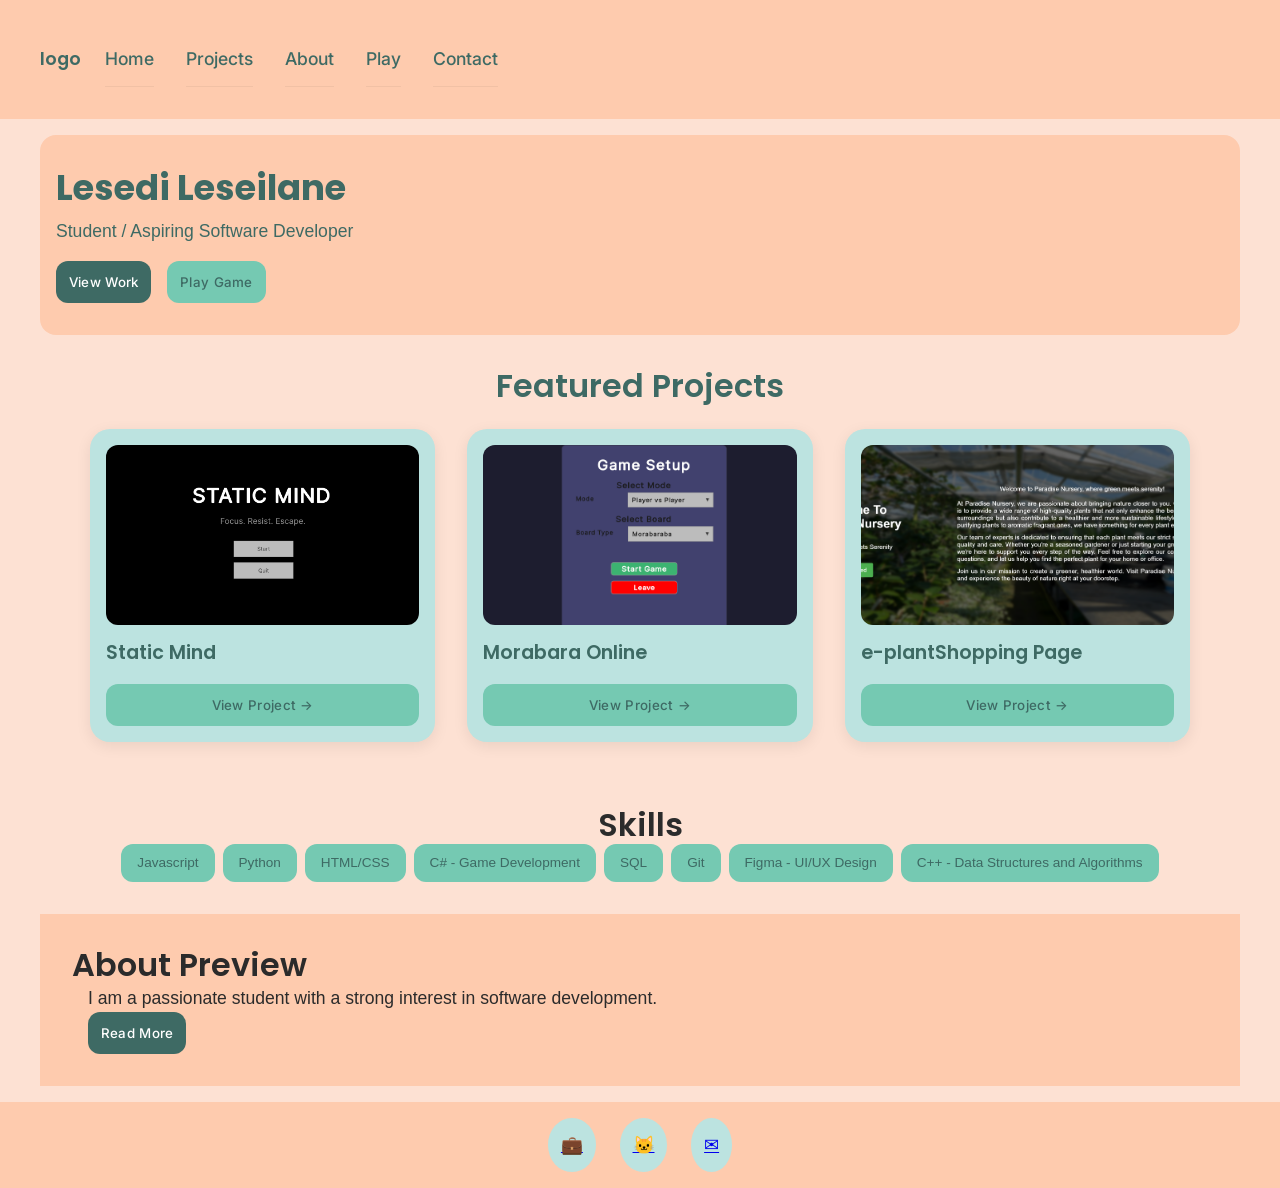
==== index.html @ e1747f1d "fixed images in about html, fixed nav and footer placing  and added projects to homepage" ====
<!DOCTYPE html>
<html lang="en">
<head>
    <meta charset="UTF-8">
    <meta name="viewport" content="width=device-width, initial-scale=1.0">
    <link href="https://fonts.googleapis.com/css2?family=Inter:wght@300;400;500;600&family=Poppins:wght@500;600;700&display=swap" rel="stylesheet">
    <link rel="stylesheet" href="css/style.css">
    <script src="js/home.js" defer></script>
    <title>Lesedi Leseilane | Portfolio</title>
</head>
<body>
    <HEADER class="nav">
            <div class="nav-container">
                <div class="logo">
                    logo
                </div>

                <nav class="nav-links">
                    <a href="index.html">Home</a>
                    <a href="projects.html">Projects</a>
                    <a href="about.html">About</a>
                    <a href="play.html">Play</a>
                    <a href="contact.html">Contact</a>
                </nav>
                <div class="menu-icon">
                    ☰
                </div>
            </div>
    </HEADER>

    <section class="hero">
        <div class="hero-img"> 
            
        </div>
        <h1>Lesedi Leseilane</h1>
        <p>Student / Aspiring Software Developer</p>
        <div class="hero-buttons">
            <button class="btn primary">View Work</button>
            <button class="btn secondary">Play Game</button>
        </div>
    </section>

    <section class="projects">
        <h2>Featured Projects</h2>

        <div class="project-list">
            <div class="project-card">
                <div class="project-img"></div>
                <h3>Static Mind</h3>
                <button class="btn">View</button>
            </div>

            <div class="project-card">
                <div class="project-img"></div>
                <h3>E-Plant Shopping Page</h3>
                <button class="btn">View</button>
            </div>

            <div class="project-card">
                <div class="project-img"></div>
                <h3>Morabaraba</h3>
                <button class="btn">View</button>
            </div>
        </div>
    </section>

    <section class="skills">
        <h2>Skills</h2>
        <div class="skills-list">
            <span>Javascript</span>
            <span>Python</span>
            <span>HTML/CSS</span>
            <span>C# - Game Development</span>
            <span>SQL</span>
            <span>Git</span>
            <span>Figma - UI/UX Design</span>
            <span>C++ - Data Structures and Algorithms</span>
        </div>
    </section>

    <section class="about">
        <h2>About Preview</h2>

        <div class="about-content">
            <div class="about-img">

            </div>

            <div>
                <p>
                    I am a passionate student with a strong interest in software development.
                </p>
                <BUTTON class="btn primary">
                    Read More
                </BUTTON>
            </div>
        </div>
    </section>

    <footer class="footer">
        <div class="icons">
            <span><a href="https://linkedin.com/in/lesedi-leseilane" target="_blank">💼</a></span>
            <span><a href="https://github.com/loml-sedi/" target="_blank">🐱</a></span>
            <span>
                <a 
                href="https://mail.google.com/mail/?view=cm&fs=1&to=lesedi.leseilane6@gmail.com"
                target="_blank"
                rel="noopener noreferrer">
                     ✉
                </a>
             </span>
        </div>
    </footer>
</body>
</html>
---- css/style.css ----
* {
  margin: 0;
  padding: 0;
  box-sizing: border-box;
  font-family: sans-serif;
}

:root {
  --bg-main: #FDE1D3;
  --bg-section: #FECBAE;

  --dark: #3E6A64;
  --mid: #75C9B2;
  --light: #BCE3E0;
  --warm: #EF9F88;
  
  --accent: #00A19C;
  --accent-warm: #F7A990;
  --accent-soft: #F7A499;

  --text-dark: #2b2b2b;
  --text-light: #ffffff;

   --font-heading: 'Poppins', sans-serif;
  --font-body: 'Inter', sans-serif;

  --h1: 2rem;
  --h2: 1.5rem;
  --h3: 1.2rem;
  --body: 1rem;
  --small: 0.9rem;
}

body {
  background: var(--bg-main);
  color: var(--text-dark);
  font-family: var(--font-body);
  font-size: var(--body);
  line-height: 1.6;
}

h1, h2, h3 {
  font-family: var(--font-heading);
  line-height: 1.2;
}

h1 {
  font-size: var(--h1);
  font-weight: 700;
}

h2 {
  font-size: var(--h2);
  font-weight: 600;
}

h3 {
  font-size: var(--h3);
  font-weight: 500;
}

p {
  font-weight: 400;
  color: var(--text-dark);
}

small {
  font-size: var(--small);
  opacity: 0.8;
}

.nav {
  background: var(--bg-section);
  padding: 1rem;
  position: relative;
}

.nav-container {
  display: flex;
  justify-content: space-between;
  align-items: center;
}

.logo {
  font-family: var(--font-heading);
  font-weight: 600;
  color: var(--dark);
}

.nav {
  position: relative; 
  margin-bottom: 1rem;
}

.nav-links {
  display: none;
  flex-direction: column;

  position: absolute;
  top: 100%;
  left: 0;
  width: 100%;

  background: var(--bg-section);
  padding: 1rem 1.5rem;
}

.nav-links--open {
  display: flex;
}

.nav-links a {
  padding: 0.8rem 0;
  text-decoration: none;
  color: var(--dark);
  font-weight: 500;
  border-bottom: 1px solid rgba(0,0,0,0.05);
}

.menu-icon {
  font-size: 1.5rem;
  cursor: pointer;
}

.hero {
  text-align: center;
  padding: 2rem 1rem;
  background: var(--bg-section);
  border-radius: 16px;
}

.hero-image {
  height: 150px;
  background: #ccc;
  margin-bottom: 1rem;
  border-radius: 12px;
}

.hero h1 {
  font-size: 2rem;
  margin-bottom: 0.5rem;
  color: var(--dark);
  font-size: 2.2rem;
}

.hero p {
  margin-bottom: 1rem;
  color: var(--dark);
  font-size: 1.1rem;
}

.hero-buttons {
  display: flex;
  flex-direction: column;
  gap: 1rem;
}

.btn {
  padding: 0.8rem;
  border-radius: 12px;
  border: none;
  cursor: pointer;
  font-weight: 500;
  transition: 0.2s ease;
  font-family: var(--font-body);
  font-weight: 500;
  letter-spacing: 0.3px;
}

.primary {
  background: var(--dark);
  color: var(--text-light);
}

.primary:hover {
  background: var(--accent);
}

.secondary {
  background: var(--mid);
  color: var(--dark);
}

.secondary:hover {
  background: var(--light);
}

.projects {
  padding: 2rem 1rem;
  background: var(--bg-main);
}

.project-list {
  display: flex;
  flex-direction: column;
  gap: 1.5rem;
}

.projects h2 {
  text-align: center;
  margin-bottom: 1.5rem;
  color: var(--dark);
}

.project-list {
  display: grid;
  grid-template-columns: 1fr;
  gap: 1.5rem;
  max-width: 1200px;
  margin: 0 auto;
}

.project-card {
  background: var(--light);
  border-radius: 16px;
  padding: 1rem;
  transition: transform 0.3s ease, box-shadow 0.3s ease;
  box-shadow: 0 2px 8px rgba(0, 0, 0, 0.05);
}

.project-card:hover {
  transform: translateY(-5px);
  box-shadow: 0 8px 20px rgba(0, 0, 0, 0.1);
}

.project-img {
  height: 180px;
  overflow: hidden;
  border-radius: 12px;
  margin-bottom: 1rem;
}

.project-img img {
  width: 100%;
  height: 100%;
  object-fit: cover;
  display: block;
}

.project-card h3 {
  color: var(--dark);
  font-weight: 600;
  margin-bottom: 0.75rem;
  font-size: 1.2rem;
}

.project-card .btn {
  width: 100%;
  margin-top: 0.5rem;
}

.skills {
  padding: 2rem 1rem;
  text-align: center;
  background: var(--bg-main)
}

.skills-list {
  display: flex;
  flex-wrap: wrap;
  gap: 0.5rem;
  justify-content: center;
  font-size: 0.85rem;
  font-weight: 500;
  
}

.skills-list span {
  background: var(--mid);
  color: var(--dark);
  padding: 0.5rem 1rem;
  border-radius: 12px;
}

.about {
  padding: 2rem;
  background: var(--bg-section);
}

.about-content {
  display: flex;
  flex-direction: column;
  gap: 1rem;
}

.about-image {
  height: 120px;
  background: var(--warm);
  border-radius: 50%;
}

.footer {
  padding: 1rem;
  text-align: center;
  background: var(--bg-section);
  margin-top: 1rem;
}

.icons {
  display: flex;
  justify-content: center;
  gap: 1.5rem;
}

.icons span {
  background: var(--light);
  padding: 0.8rem;
  border-radius: 50%;
}

.page-title{
  text-align: center;
  padding: 2rem 1rem;
}


.about-intro{
  background: var(--bg-section);
  padding: 1.5rem;
  margin: 1rem;
  border-radius: 16px;

  display:flex;
  flex-direction: column;
  gap: 1rem;
}

..about-intro-image {
  height: 200px;
  border-radius: 16px;
  overflow: hidden;
}

.about-intro-image img {
  width: 100%;
  height: 100%;
  object-fit: cover;
  object-position: center;
  display: block;
}

.about-intro-text p {
  margin-bottom: 1rem;
}

.about-skills{
  padding: 2rem 1rem;;
}

.accordion-item {
  margin-bottom: 1rem;
}

.accordion-header{
  width:100%;
  padding: 1rem;
  border: none;
  background: var(--mid);
  color: var(--dark);
  font-family: var(--font-heading);
  text-align: left;
  border-radius: 10px;
  cursor: pointer;
}

.accordion-content {
  background: var(--light);
  padding: 1rem;
  border-radius: 10px;
  margin-top: 0.5rem;
  display: none;
}

.journey {
  padding: 2rem 1rem;
}

.timeline{
  border-left: 3px solid var(--mid);
  padding: 1rem;
}

.timeline-item {
  position: relative;
  margin-bottom: 2rem;
}

.dot{
  width: 12px;
  height: 12px;
  background: var(--accent);
  border-radius: 50%;
  position: absolute;
  left: -12px;
  top: 10px;
}

.about-cta{
  text-align: center;
  padding: 2rem 1rem;
}

.input-error {
    border: 2px solid #d62828;
}

.input-success {
    border: 2px solid var(--accent);
}

#successMessage {
    text-align: center;
    margin-top: 1rem;
    font-weight: 600;
    color: var(--dark);
}

.page-title {
  text-align: center;
  padding: 2rem 1rem;
}

.page-title p {
  max-width: 400px;
  margin: 0 auto;
}

.contact {
  display: flex;
  flex-direction: column;
  gap: 2rem;
  padding: 1rem;
}

.contact-info {
  background: var(--bg-section);
  padding: 1.5rem;
  border-radius: 16px;
  text-align: center;
}

.contact-image {
  height: 180px;
  background: var(--warm);
  border-radius: 16px;
  margin-bottom: 1rem;
}

.contact-links {
  margin-top: 1rem;
  display: flex;
  flex-direction: column;
  gap: 0.5rem;
}

.contact-form {
  background: var(--light);
  padding: 1.5rem;
  border-radius: 16px;
}

.form-group {
  display: flex;
  flex-direction: column;
  margin-bottom: 1rem;
}

label {
  font-weight: 500;
  margin-bottom: 0.3rem;
}

input, textarea {
  padding: 0.7rem;
  border: 1px solid #ccc;
  border-radius: 10px;
  font-family: var(--font-body);
  transition: border-color 0.2s ease;
}

input:focus, textarea:focus {
  outline: none;
  border: 1px solid var(--accent);
}

.error {
  font-size: 0.8rem;
  color: red;
  display: none;
}

input, textarea {
  transition: 0.2s ease;
}

input:hover, textarea:hover {
  border-color: var(--mid);
}

button {
  margin-top: 0.5r
}

.game {
  padding: 1rem;
  display: flex;
  flex-direction: column;
  gap: 1rem;
}

.game-ui {
  background : var(--bg-section);
  padding: 1rem;
  border-radius: 16px;

  display: flex;
  justify-content: space-between;
  align-items: center;
  gap: 1rem;
}

.score-box, .timer-box {
 font-family: var(--font-heading);
 font-size: 1rem;
}

.score-box p, .timer-box p {
  font-weight: 600;
  font-size: 1.5rem;
}

.game-area {
  height: 300px;
  background: var(--light);
  border-radius: 16px;
  display: flex;
  justify-content: center;
  align-items: center;
  position: relative;
  overflow: hidden;
}

.game-placeholder {
  opacity: 0.6;
}

.game-status {
  text-align: center;
  font-family: var(--font-body);
  font-size: 0.9rem;
}

#startBtn {
  background: var(--accent);
  color: var(--text-light);
  border: none;
  padding: 0.8rem 1rem;
  border-radius: 12px;
  cursor: pointer;
}

#startBtn:hover {
  background: var(--dark);
}

.filter-section {
  padding: 1rem 1rem 0 1rem;
  max-width: 1200px;
  margin: 0 auto;
}

.filter-buttons {
  display: flex;
  flex-wrap: wrap;
  gap: 0.75rem;
  justify-content: center;
}

.filter-btn {
  padding: 0.6rem 1.5rem;
  border-radius: 40px;
  border: none;
  background: var(--light);
  color: var(--dark);
  font-family: var(--font-body);
  font-weight: 500;
  cursor: pointer;
  transition: all 0.3s ease;
  font-size: 0.9rem;
}

.filter-btn:hover {
  background: var(--mid);
  transform: translateY(-2px);
}

.filter-btn.active {
  background: var(--dark);
  color:var(--text-light);
}

.projects-grid-section{
  padding: 2rem 1rem;
  max-width: 1200px;
  margin: 0 auto;
}

.projects-grid {
  display: grid;
  grid-template-columns: 1fr;
  gap: 2rem;
}

.project-card {
  background: var(--light);
  border-radius: 20px;
  overflow: hidden;
  cursor: pointer;
  transition: transform 0.3s ease, box-shadow 0.3s ease;
  box-shadow: 0 4px 15px rgba(0, 0, 0, 0.08);
}

.project-card:hover {
  transform: translateY(-8px);
  box-shadow: 0 12px 30px rgba(0, 0, 0, 0.12);
}

.project-card-image {
  width:100%;
  height:220px;
  object-fit: cover;
  display: block;
}

.project-card-content {
  padding: 1.5rem;
}

.project-card-title {
  font-size: 1.3rem;
  font-weight: 600;
  color: var(--dark);
  margin-bottom: 0.5rem;
}

.project-card-category {
  display: inline-block;
  padding: 0.25rem 0.75rem;
  background: var(--light);
  border-radius: 20px;
  font-size: 0.75rem;
  font-weight: 500;
  color: var(--dark);
  margin-bottom: 0.75rem;
}

.project-card-description {
  font-size: 0.9rem;
  color: var(--text-dark);
  margin-bottom: 1rem;
  line-height: 1.5;
}

.project-card-tags {
  display: flex;
  flex-wrap: wrap;
  gap: 0.5rem;
  margin-bottom: 1rem;
}

.project-tag {
  padding: 0.25rem 0.75rem;
  background: var(--bg-section);
  border-radius: 15px;
  font-size: 0.7rem;
  font-weight: 500;
  color: var(--dark);
}

.project-card-btn {
  width: 100%;
  padding: 0.75rem;
  background: var(--dark);
  color: var(--text-light);
  border: none;
  border-radius: 12px;
  font-family: var(--font-body);
  font-weight: 500;
  cursor: pointer;
  transition: background 0.3s ease;
}

.project-card-btn:hover {
  background: var(--accent);
}

.loading-spinner {
  text-align: center;
  padding: 3rem;
  color: var(--dark);
  font-family: var(--font-body);
}

.pagination-section {
  padding: 1rem 1rem 3rem 1rem;
  max-width: 1200px;
  margin: 0 auto;
}

.pagination {
  display: flex;
  justify-content: center;
  align-items: center;
  gap: 1rem;
  flex-wrap: wrap;
}

.page-btn {
  padding: 0.6rem 1.2rem;
  background: var(--dark);
  color: var(--text-light);
  border: none;
  border-radius: 30px;
  font-family: var(--font-body);
  font-weight: 500;
  cursor: pointer;
  transition: background 0.3s ease;
}

.page-btn:hover:not(:disabled) {
  background: var(--accent);
}

.page-btn:disabled {
  background: var(--light);
  cursor: not-allowed;
  color: var(--text-dark);
  opacity: 0.5;
}

.page-info {
  font-family: var(--font-body);
  color: var(--dark);
  font-weight: 500;
}

.project-modal {
  position: fixed;
  top: 0;
  left: 0;
  width: 100%;
  height: 100%;
  z-index: 2000;
  display: flex;
  align-items: center;
  justify-content: center;
}

.modal-overlay {
  position: absolute;
  top: 0;
  left: 0;
  width: 100%;
  height: 100%;
  background: rgba(0, 0, 0, 0.85);
  backdrop-filter: blur(5px);
}

.modal-content {
  position: relative;
  max-width: 900px;
  width: 90%;
  max-height: 85vh;
  background: white;
  border-radius: 24px;
  overflow-y: auto;
  animation: modalIn 0.3s ease;
  z-index: 2001;
}

@keyframes modalIn {
  from {
    opacity: 0;
    transform: scale(0.9);
  }
  to {
    opacity: 1;
    transform: scale(1);
  }
}

.modal-close {
  position: absolute;
  top: 15px;
  right: 20px;
  background: var(--dark);
  color: var(--text-light);
  border: none;
  width: 35px;
  height: 35px;
  border-radius: 50%;
  font-size: 1.5rem;
  cursor: pointer;
  display: flex;
  align-items: center;
  justify-content: center;
  transition: background 0.3s ease;
  z-index: 2002;
}

.modal-close:hover {
  background: var(--accent);
}

.modal-image {
  width: 100%;
  max-height: 300px;
  overflow: hidden;
}

.modal-image img {
  width: 100%;
  height: 100%;
  object-fit: contain;
  object-position: center;
}

.modal-info {
  padding: 2rem;
}

.modal-info h2 {
  color: var(--dark);
  margin-bottom: 0.5rem;
}

.modal-meta {
  display: flex;
  gap: 1rem;
  margin-bottom: 1rem;
}

.modal-category {
  display: inline-block;
  padding: 0.25rem 0.75rem;
  background: var(--light);
  border-radius: 20px;
  font-size: 0.8rem;
  font-weight: 500;
  color: var(--dark);
}

.modal-year {
  display: inline-block;
  padding: 0.25rem 0.75rem;
  background: var(--bg-section);
  border-radius: 20px;
  font-size: 0.8rem;
  font-weight: 500;
  color: var(--dark);
}

.modal-description {
  font-size: 1rem;
  line-height: 1.6;
  margin-bottom: 1.5rem;
  color: var(--text-dark);
}

.modal-tags {
  display: flex;
  flex-wrap: wrap;
  gap: 0.5rem;
  margin-bottom: 1.5rem;
}

.modal-actions {
  display: flex;
  gap: 1rem;
}

.modal-actions .btn {
  flex: 1;
  text-align: center;
  text-decoration: none;
  display: inline-block;
}

.modal-section {
  margin-bottom: 1.5rem;
}

.modal-section h3 {
  font-size: 1rem;
  margin-bottom: 0.5rem;
  color: var(--dark);
}

.modal-section p {
  margin-bottom: 0.25rem;
  color:var(--text-dark);
}

.no-projects {
  text-align: center;
  padding: 3rem;
  background: var(--bg-section);
  border-radius: 20px;
}

.no-projects p {
  margin-bottom: 1rem;
  font-size: 1.1rem;
}

@media (min-width: 768px) {

    :root {
    --h1: 2.5rem;
    --h2: 1.8rem;
    --h3: 1.3rem;
    --body: 1.05rem;
  }

   .nav-links {
    display: flex;
    gap: 1.5rem;
    display: flex !important;
    position: static;
    flex-direction: row;
  }

  .nav-links a {
    text-decoration: none;
    font-family: var(--font-body);
    font-weight: 500;
    color: var(--dark);
    position: relative;
  }

  .nav-links a::after {
  content: "";
  position: absolute;
  left: 0;
  bottom: -4px;
  width: 0%;
  height: 2px;
  background: var(--accent);
  transition: 0.3s;
}

.nav-links a:hover::after {
  width: 100%;
}

  .menu-icon {
    display: none;
  }

  .hero-buttons {
    flex-direction: row;
    justify-content: center;
  }

  .project-list {
    flex-direction: row;
    flex-wrap: wrap;
    justify-content: center;
  }

  .about-content {
    flex-direction: row;
    align-items: center;
  }

  .about-intro {
    flex-direction: row;
    align-items: center;
  }

  .about-intro-image {
    width: 40%;
    height: 250px;
  }

  .about-intro-text {
    width: 60%;
  }

  .contact {
    flex-direction: row;
    align-items: flex-start;
  }

  .contact-info {
    width: 40%;
  }

  .contact-form {
    width: 60%;
  }

  .game {
    max-width: 900px;
    margin: auto;
  }

  .game-area {
    height: 400px;
  }

  .project-list {
    display: grid;
    grid-template-columns: repeat(2, minmax(280px, 1fr));
    gap: 1.5rem;
    max-width: 800px;
    margin: 0 auto;
  }

  .projects-grid {
    grid-template-columns: repeat(2, minmax(300px, 1fr));
    gap: 1.8rem;
    max-width: 900px;
    margin: 0 auto;
  }
  
  .project-card-image {
    height: 200px;
  }
  
  .project-card-content {
    padding: 1.2rem;
  }
  
  .project-card-title {
    font-size: 1.2rem;
  }
  
  .filter-buttons {
    gap: 1rem;
  }
  
  .filter-btn {
    padding: 0.7rem 2rem;
    font-size: 1rem;
  }
  
  .modal-content {
    width: 85%;
  }

}

@media (min-width: 1024px) {

    :root {
    --h1: 3rem;
    --h2: 2rem;
    --h3: 1.4rem;
    --body: 1.1rem;
  }

   .nav-container {
    max-width: 1200px;
    margin: auto;
  }

  .nav-links {
    gap: 2rem;
  }

  .nav-links a:hover {
    color: var(--accent);
  }

  .hero h1 {
    max-width: 500px;
  }

  .nav-container {
    max-width: 1200px;
    margin: auto;
  }

  .hero {
    max-width: 1200px;
    margin: auto;
    text-align: left;
  }

  .hero-buttons {
    justify-content: flex-start;
  }

  .projects, .skills, .about {
    max-width: 1200px;
    margin: auto;
  }

  .about-intro,
  .about-skills,
  .journey,
  .about-cta {
    max-width: 1100px;
    margin: auto;
  }

    .contact {
    max-width: 1100px;
    margin: auto;
  }

  .game {
    max-width: 1100px;
  }

  .game-ui {
    justify-content: space-around;
  }

  .game-area {
    height: 500px;
  }

  .project-list {
    display: grid;
    grid-template-columns: repeat(3, minmax(300px, 1fr));
    gap: 2rem;
    max-width: 1100px;
    margin: 0 auto;
  }

  .projects-grid-section {
    padding: 2rem 2rem;
  }
  
  .projects-grid {
    grid-template-columns: repeat(3, minmax(320px, 380px));
    gap: 2rem;
    justify-content: center;
  }
  
  .project-card-image {
    height: 240px;
  }
  
  .project-card-content {
    padding: 1.5rem;
  }
  
  .project-card-title {
    font-size: 1.35rem;
  }
  
  .project-card-description {
    font-size: 0.95rem;
  }
  
  .filter-section {
    padding: 2rem 1rem 0 1rem;
  }

}
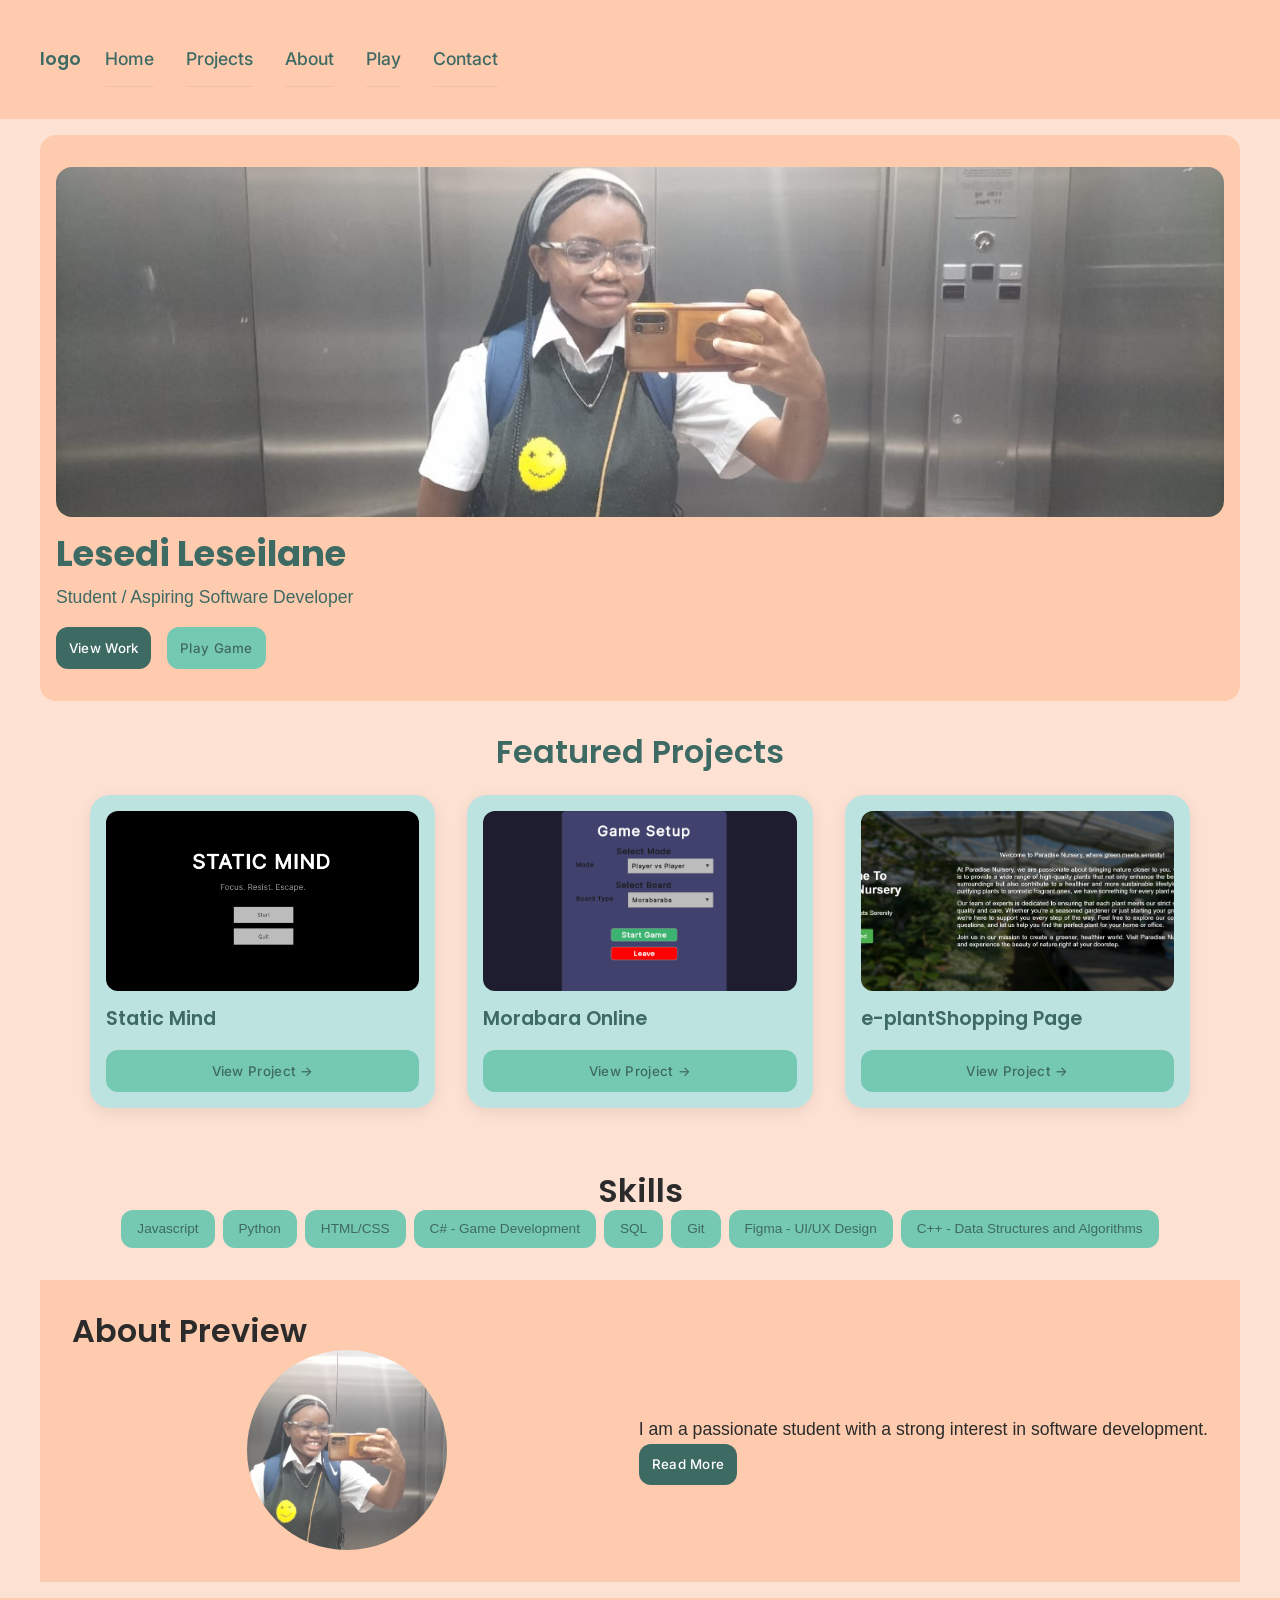
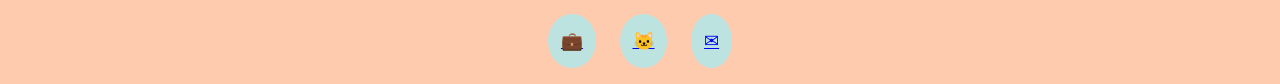
==== commit ec2d48a8: "fixed styling, added images, added skills" ====
--- a/index.html
+++ b/index.html
@@ -29,8 +29,8 @@
     </HEADER>
 
     <section class="hero">
-        <div class="hero-img"> 
-            
+        <div class="hero-image"> 
+            <img src="images/about-me.jpeg" alt="Hero image">
         </div>
         <h1>Lesedi Leseilane</h1>
         <p>Student / Aspiring Software Developer</p>
@@ -82,8 +82,8 @@
         <h2>About Preview</h2>
 
         <div class="about-content">
-            <div class="about-img">
-
+            <div class="about-image">
+                <img src="images/me.jpeg" alt="about image">
             </div>
 
             <div>
--- a/css/style.css
+++ b/css/style.css
@@ -130,10 +130,18 @@
 }
 
 .hero-image {
-  height: 150px;
-  background: #ccc;
+  height: 200px;
   margin-bottom: 1rem;
   border-radius: 12px;
+  overflow: hidden;
+}
+
+.hero-image img {
+  width: 100%;
+  height: 100%;
+  object-fit: cover;
+  object-position: center top;
+  display: block;
 }
 
 .hero h1 {
@@ -282,11 +290,21 @@
   flex-direction: column;
   gap: 1rem;
 }
-
 .about-image {
+  width: 120px;
   height: 120px;
+  border-radius: 50%;
+  overflow: hidden;
   background: var(--warm);
-  border-radius: 50%;
+  margin: 0 auto;
+}
+
+.about-image img {
+  width: 100%;
+  height: 100%;
+  object-fit: cover;
+  object-position: center;
+  display: block;
 }
 
 .footer {
@@ -325,7 +343,7 @@
   gap: 1rem;
 }
 
-..about-intro-image {
+.about-intro-image {
   height: 200px;
   border-radius: 16px;
   overflow: hidden;
@@ -962,10 +980,19 @@
     justify-content: center;
   }
 
+  .hero-image {
+    height: 250px;
+  }
+
   .project-list {
     flex-direction: row;
     flex-wrap: wrap;
     justify-content: center;
+  }
+
+   .about-image {
+    width: 160px;
+    height: 160px;
   }
 
   .about-content {
@@ -1049,6 +1076,10 @@
     width: 85%;
   }
 
+  .modal-image {
+    max-height: 350px;
+  }
+
 }
 
 @media (min-width: 1024px) {
@@ -1092,10 +1123,21 @@
     justify-content: flex-start;
   }
 
+  .hero-image {
+    height: 350px;
+    border-radius: 16px;
+  }
+
   .projects, .skills, .about {
     max-width: 1200px;
     margin: auto;
   }
+
+  .about-image {
+    width: 200px;
+    height: 200px;
+  }
+
 
   .about-intro,
   .about-skills,
@@ -1105,6 +1147,10 @@
     margin: auto;
   }
 
+  .about-intro-image {
+    height: 350px;
+  }
+
     .contact {
     max-width: 1100px;
     margin: auto;
@@ -1160,4 +1206,8 @@
     padding: 2rem 1rem 0 1rem;
   }
 
+  .modal-image {
+    max-height: 420px;
+  }
+
 }
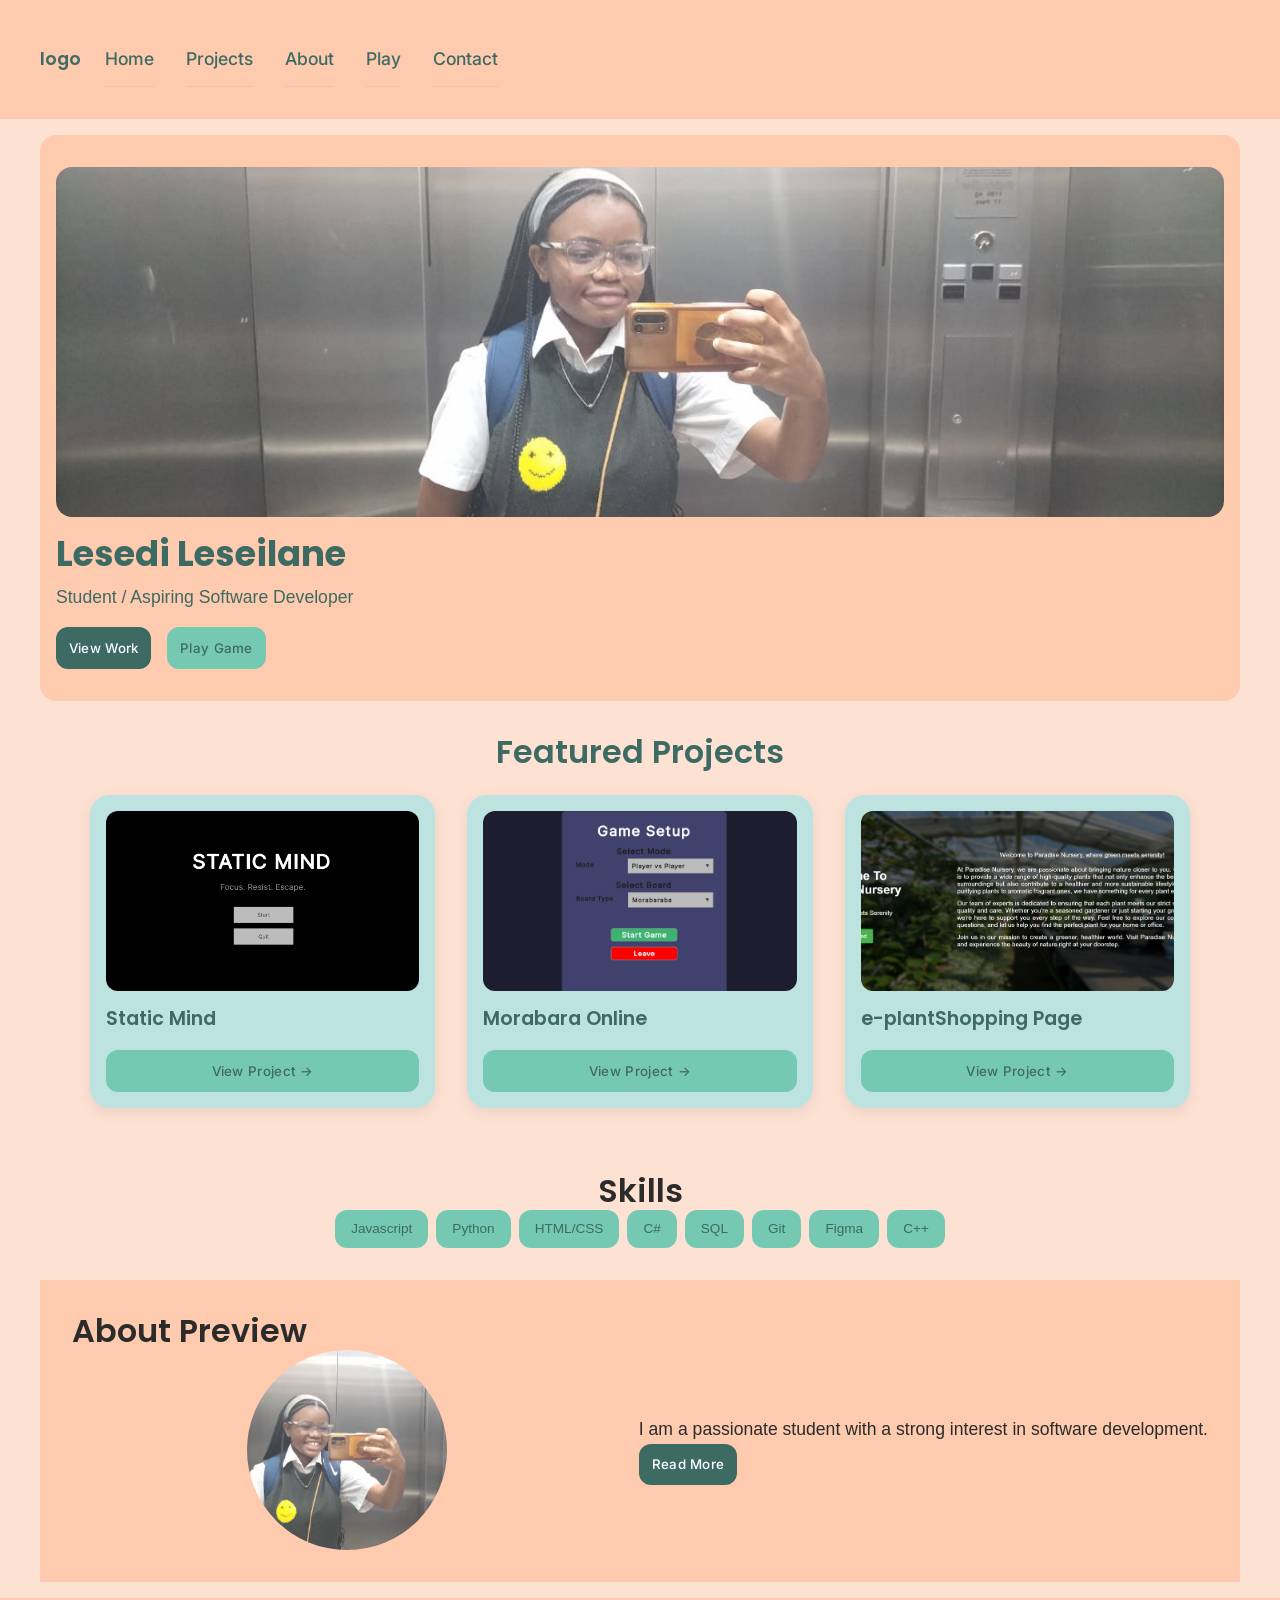
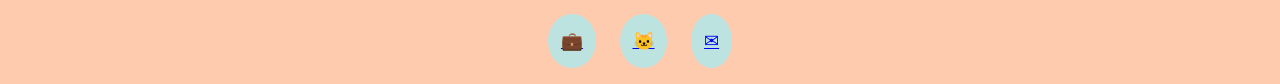
==== commit 942d743a: "added movement from homepage to aboutpage, added skills" ====
--- a/index.html
+++ b/index.html
@@ -70,11 +70,11 @@
             <span>Javascript</span>
             <span>Python</span>
             <span>HTML/CSS</span>
-            <span>C# - Game Development</span>
+            <span>C#</span>
             <span>SQL</span>
             <span>Git</span>
-            <span>Figma - UI/UX Design</span>
-            <span>C++ - Data Structures and Algorithms</span>
+            <span>Figma</span>
+            <span>C++</span>
         </div>
     </section>
 
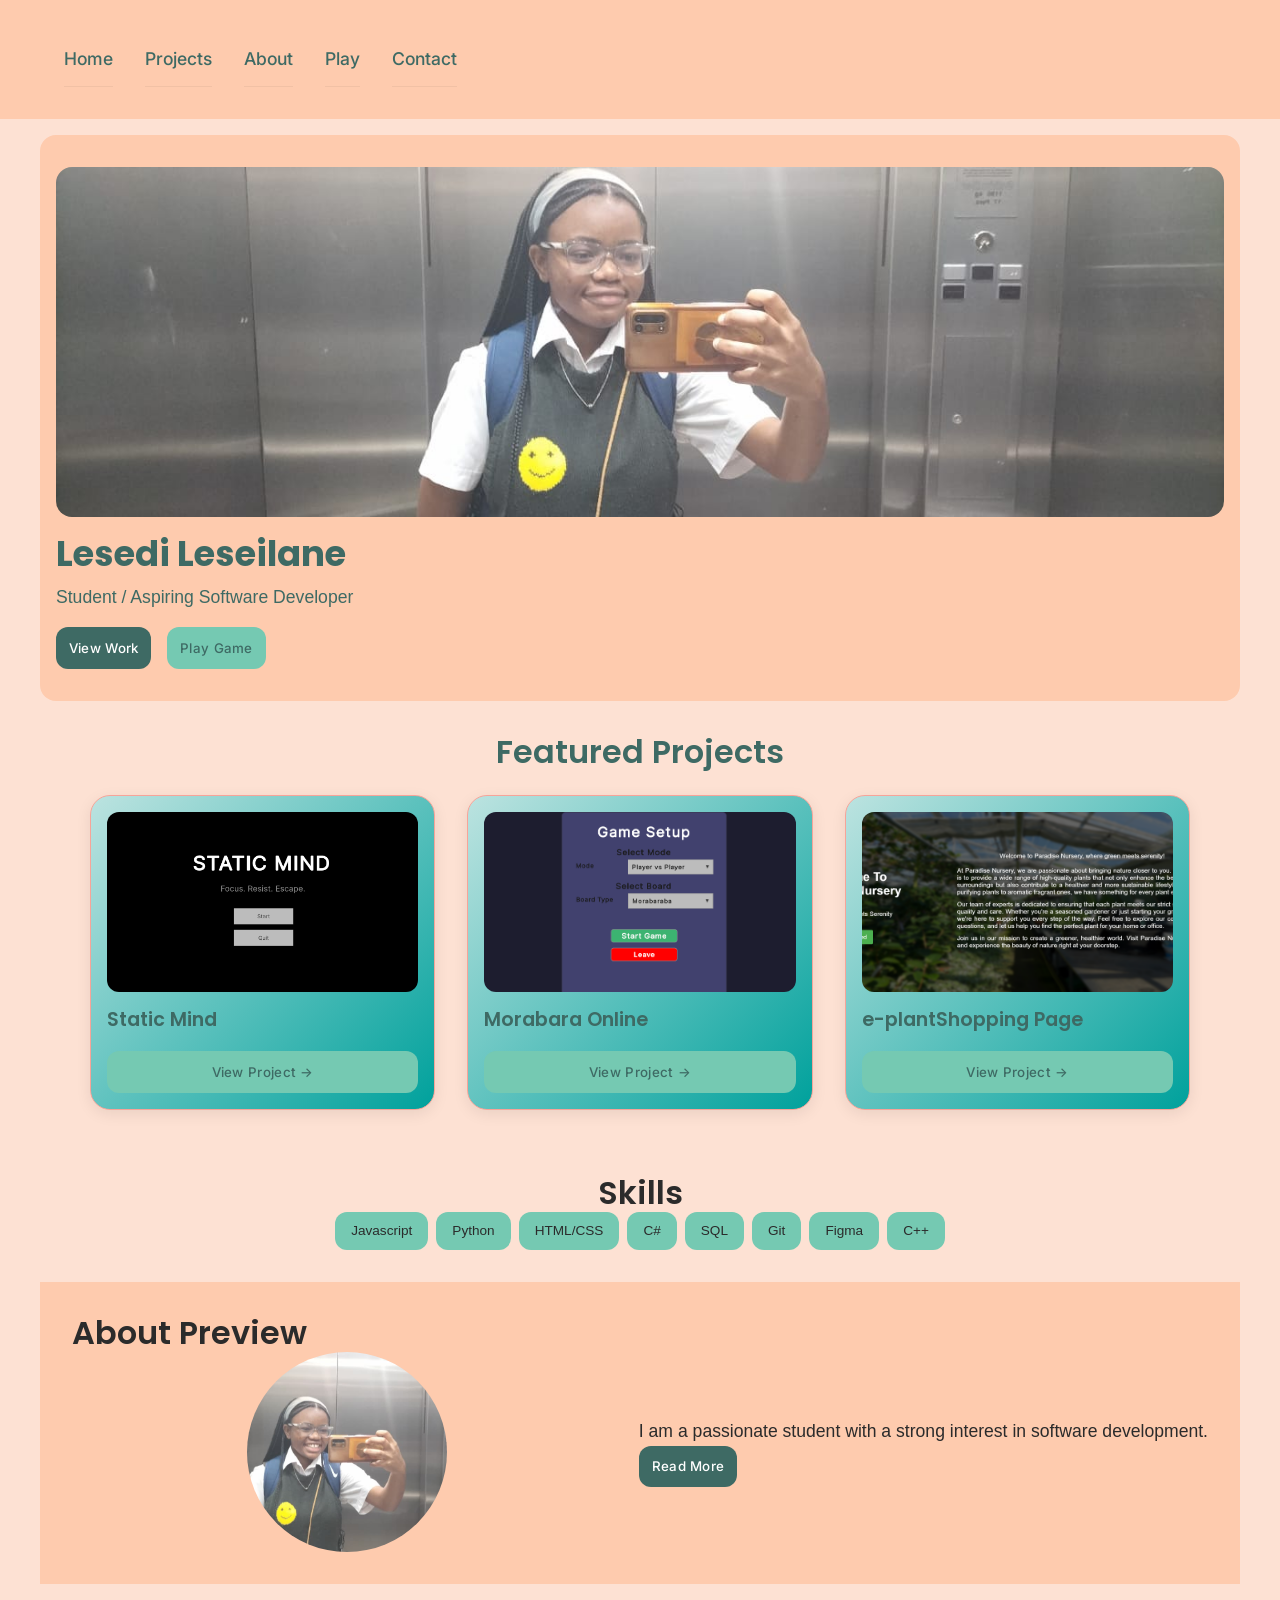
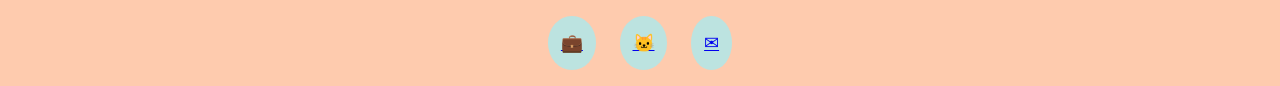
==== commit 66952056: "removed logo placeholder" ====
--- a/index.html
+++ b/index.html
@@ -11,9 +11,6 @@
 <body>
     <HEADER class="nav">
             <div class="nav-container">
-                <div class="logo">
-                    logo
-                </div>
 
                 <nav class="nav-links">
                     <a href="index.html">Home</a>
--- a/css/style.css
+++ b/css/style.css
@@ -81,12 +81,6 @@
   align-items: center;
 }
 
-.logo {
-  font-family: var(--font-heading);
-  font-weight: 600;
-  color: var(--dark);
-}
-
 .nav {
   position: relative; 
   margin-bottom: 1rem;
@@ -115,6 +109,14 @@
   color: var(--dark);
   font-weight: 500;
   border-bottom: 1px solid rgba(0,0,0,0.05);
+}
+
+.nav-links a.active {
+  color: var(--accent);
+}
+
+.nav-links a:hover {
+  color: var(--accent);
 }
 
 .menu-icon {
@@ -190,7 +192,7 @@
 }
 
 .secondary:hover {
-  background: var(--light);
+  background: var(--accent-soft);
 }
 
 .projects {
@@ -275,7 +277,7 @@
 
 .skills-list span {
   background: var(--mid);
-  color: var(--dark);
+  color: var(--text-dark);
   padding: 0.5rem 1rem;
   border-radius: 12px;
 }
@@ -374,7 +376,7 @@
   padding: 1rem;
   border: none;
   background: var(--mid);
-  color: var(--dark);
+  color: var(--text-dark);
   font-family: var(--font-heading);
   text-align: left;
   border-radius: 10px;
@@ -459,9 +461,18 @@
 
 .contact-image {
   height: 180px;
-  background: var(--warm);
   border-radius: 16px;
   margin-bottom: 1rem;
+  overflow: hidden;
+  background: var(--warm); 
+}
+
+.contact-image img {
+  width: 100%;
+  height: 100%;
+  object-fit: cover;      
+  object-position: center; 
+  display: block;
 }
 
 .contact-links {
@@ -578,7 +589,7 @@
 }
 
 #startBtn:hover {
-  background: var(--dark);
+  background: var(--accent-warm);
 }
 
 .filter-section {
@@ -630,8 +641,13 @@
 }
 
 .project-card {
-  background: var(--light);
+   background: linear-gradient(
+    135deg,
+    var(--light),
+    var(--accent)
+  );
   border-radius: 20px;
+  border: 1px solid var(--accent-soft);
   overflow: hidden;
   cursor: pointer;
   transition: transform 0.3s ease, box-shadow 0.3s ease;
@@ -641,6 +657,12 @@
 .project-card:hover {
   transform: translateY(-8px);
   box-shadow: 0 12px 30px rgba(0, 0, 0, 0.12);
+  background: linear-gradient(
+    135deg,
+    var(--accent-warm),
+    var(--accent-soft)
+  );
+  border-color: var(--accent);
 }
 
 .project-card-image {
@@ -672,6 +694,7 @@
   margin-bottom: 0.75rem;
 }
 
+
 .project-card-description {
   font-size: 0.9rem;
   color: var(--text-dark);
@@ -688,12 +711,22 @@
 
 .project-tag {
   padding: 0.25rem 0.75rem;
-  background: var(--bg-section);
+  background: var(--light);
+  color: var(--dark);
   border-radius: 15px;
   font-size: 0.7rem;
   font-weight: 500;
-  color: var(--dark);
-}
+}
+
+.project-tag:nth-child(odd) {
+  background: var(--mid);
+  color: var(--text-light)
+}
+
+.project-tag:nth-child(even) {
+  background: var(--accent-soft);
+}
+
 
 .project-card-btn {
   width: 100%;
@@ -780,7 +813,7 @@
   left: 0;
   width: 100%;
   height: 100%;
-  background: rgba(0, 0, 0, 0.85);
+  background: var(--dark);
   backdrop-filter: blur(5px);
 }
 
@@ -789,7 +822,7 @@
   max-width: 900px;
   width: 90%;
   max-height: 85vh;
-  background: white;
+  background: #f9f7f4;
   border-radius: 24px;
   overflow-y: auto;
   animation: modalIn 0.3s ease;
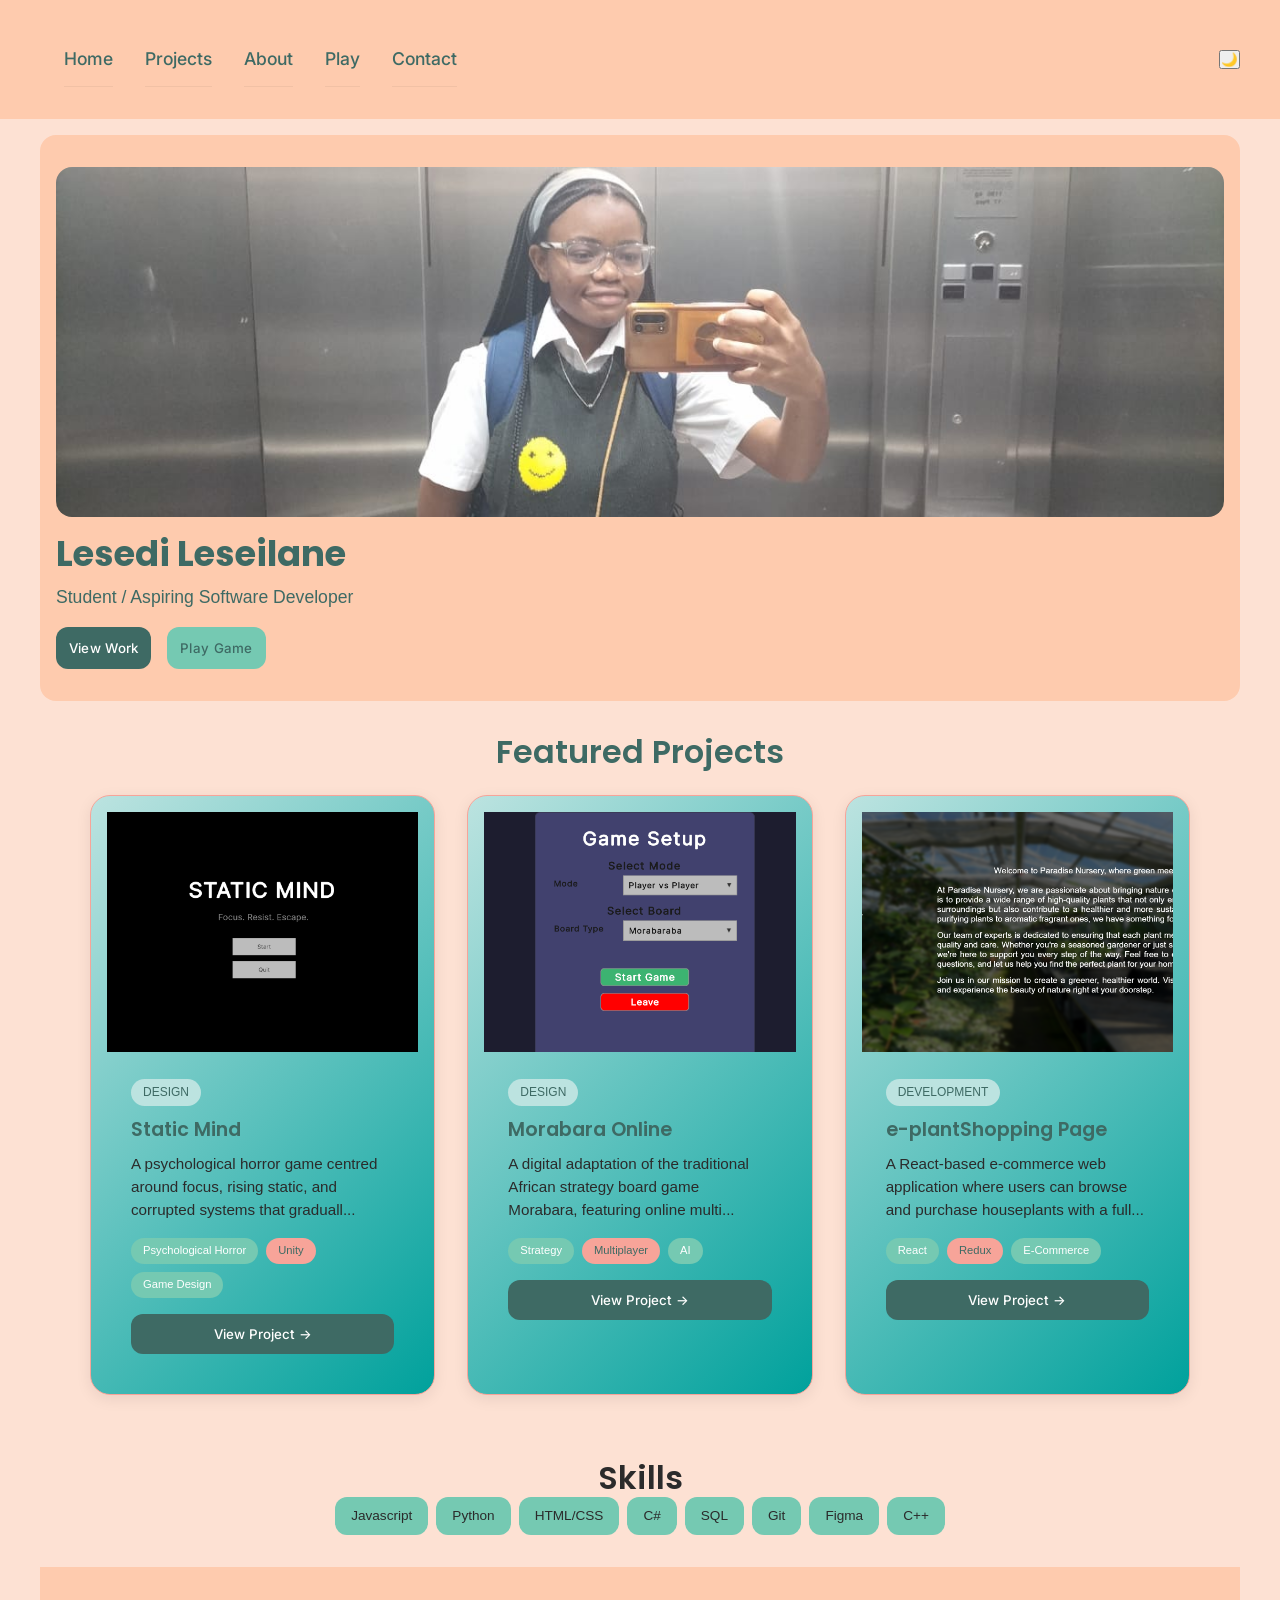
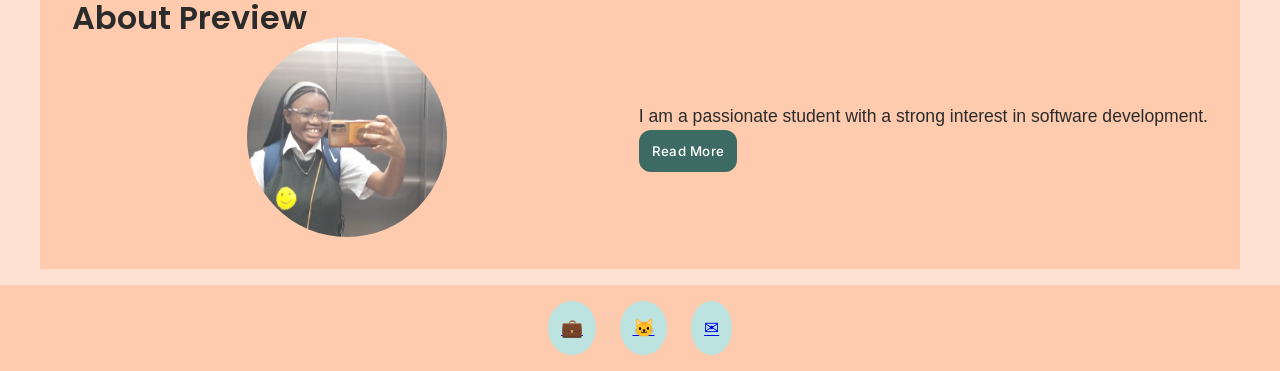
==== commit 1a0af99f: "added dark mode and case studies" ====
--- a/index.html
+++ b/index.html
@@ -5,6 +5,8 @@
     <meta name="viewport" content="width=device-width, initial-scale=1.0">
     <link href="https://fonts.googleapis.com/css2?family=Inter:wght@300;400;500;600&family=Poppins:wght@500;600;700&display=swap" rel="stylesheet">
     <link rel="stylesheet" href="css/style.css">
+    <link rel="stylesheet" href="css/dark-mode.css">
+    <script src="js/theme.js" defer></script>
     <script src="js/home.js" defer></script>
     <title>Lesedi Leseilane | Portfolio</title>
 </head>
@@ -19,6 +21,7 @@
                     <a href="play.html">Play</a>
                     <a href="contact.html">Contact</a>
                 </nav>
+                <button id="theme-toggle" class="theme-toggle" aria-label="Toggle dark mode" aria-pressed="false">🌙</button>
                 <div class="menu-icon">
                     ☰
                 </div>
--- a/css/dark-mode.css
+++ b/css/dark-mode.css
@@ -0,0 +1,220 @@
+/* dark-mode.css
+   Heartstopper Volume 4 inspired dark mode.
+   Vol.4's cover leans warm/summer — mustard yellow, pool teal, coral-orange,
+   sage green — rather than the cooler pastel blue/green of earlier volumes.
+   This keeps a dark navy base and uses those tones as accents, so it reads
+   as an actual dark mode rather than "light mode, different colours".
+
+   This file only overrides colour — it does not touch layout, spacing,
+   or fonts, so your existing style.css and light mode are untouched.
+   Include AFTER style.css:
+     <link rel="stylesheet" href="css/style.css">
+     <link rel="stylesheet" href="css/dark-mode.css">
+*/
+
+:root {
+    --hs-bg: #14181f;            /* deep navy-charcoal */
+    --hs-surface: #1d2430;       /* cards, form fields */
+    --hs-surface-alt: #232b39;
+    --hs-border: #333d4d;
+    --hs-text: #f4ecd8;          /* warm cream, cover background */
+    --hs-text-muted: #b9c0cc;
+    --hs-mustard: #e8a33d;       /* main cover tone */
+    --hs-teal: #2f8f8a;          /* pool water */
+    --hs-coral: #e8714a;         /* swim trunks / accents */
+    --hs-sage: #7c9473;          /* poolside plants */
+}
+
+[data-theme="dark"] {
+    color-scheme: dark;
+}
+
+[data-theme="dark"] body {
+    background-color: var(--hs-bg);
+    color: var(--hs-text);
+}
+
+/* Nav */
+[data-theme="dark"] .nav {
+    background-color: var(--hs-bg);
+    border-bottom: 1px solid var(--hs-border);
+}
+
+[data-theme="dark"] .nav-links a {
+    color: var(--hs-text);
+}
+
+[data-theme="dark"] .nav-links a:hover,
+[data-theme="dark"] .nav-links a.active {
+    color: var(--hs-mustard);
+}
+
+[data-theme="dark"] .menu-icon,
+[data-theme="dark"] .theme-toggle {
+    color: var(--hs-text);
+    background: transparent;
+    border: 1px solid var(--hs-border);
+}
+
+/* Buttons */
+[data-theme="dark"] .btn {
+    background-color: var(--hs-surface-alt);
+    color: var(--hs-text);
+    border: 1px solid var(--hs-border);
+}
+
+[data-theme="dark"] .btn.primary {
+    background-color: var(--hs-mustard);
+    color: #14181f;
+    border: none;
+}
+
+[data-theme="dark"] .btn.secondary {
+    background-color: var(--hs-teal);
+    color: #14181f;
+    border: none;
+}
+
+[data-theme="dark"] .btn:hover {
+    filter: brightness(1.1);
+}
+
+/* Hero / page titles */
+[data-theme="dark"] .hero,
+[data-theme="dark"] .page-title {
+    background-color: var(--hs-bg);
+    color: var(--hs-text);
+}
+
+/* Project cards */
+[data-theme="dark"] .project-card,
+[data-theme="dark"] .project-card-content {
+    background-color: var(--hs-surface);
+    border: 1px solid var(--hs-border);
+    color: var(--hs-text);
+}
+
+[data-theme="dark"] .project-card-category {
+    color: var(--hs-mustard);
+}
+
+[data-theme="dark"] .project-tag {
+    background-color: var(--hs-surface-alt);
+    color: var(--hs-sage);
+    border: 1px solid var(--hs-border);
+}
+
+[data-theme="dark"] .no-projects {
+    color: var(--hs-text-muted);
+}
+
+/* Filter buttons */
+[data-theme="dark"] .filter-section {
+    background-color: var(--hs-bg);
+}
+
+[data-theme="dark"] .filter-btn {
+    background-color: var(--hs-surface-alt);
+    color: var(--hs-text);
+    border: 1px solid var(--hs-border);
+}
+
+[data-theme="dark"] .filter-btn.active {
+    background-color: var(--hs-coral);
+    color: #14181f;
+    border-color: var(--hs-coral);
+}
+
+/* Pagination */
+[data-theme="dark"] .page-btn {
+    background-color: var(--hs-surface-alt);
+    color: var(--hs-text);
+    border: 1px solid var(--hs-border);
+}
+
+[data-theme="dark"] .page-info {
+    color: var(--hs-text-muted);
+}
+
+/* Modal */
+[data-theme="dark"] .modal-overlay {
+    background-color: rgba(0, 0, 0, 0.7);
+}
+
+[data-theme="dark"] .modal-content {
+    background-color: var(--hs-surface);
+    color: var(--hs-text);
+    border: 1px solid var(--hs-border);
+}
+
+[data-theme="dark"] .modal-close {
+    color: var(--hs-text);
+}
+
+[data-theme="dark"] .modal-category {
+    color: var(--hs-mustard);
+}
+
+[data-theme="dark"] .modal-process-list li {
+    color: var(--hs-text);
+}
+
+/* Contact form */
+[data-theme="dark"] .contact-form input,
+[data-theme="dark"] .contact-form textarea {
+    background-color: var(--hs-surface-alt);
+    color: var(--hs-text);
+    border: 1px solid var(--hs-border);
+}
+
+[data-theme="dark"] .contact-form input.input-success,
+[data-theme="dark"] .contact-form textarea.input-success {
+    border-color: var(--hs-sage);
+}
+
+[data-theme="dark"] .contact-form input.input-error,
+[data-theme="dark"] .contact-form textarea.input-error {
+    border-color: var(--hs-coral);
+}
+
+[data-theme="dark"] .contact-links a {
+    color: var(--hs-mustard);
+}
+
+/* Footer */
+[data-theme="dark"] .footer {
+    background-color: var(--hs-bg);
+    border-top: 1px solid var(--hs-border);
+}
+
+[data-theme="dark"] .footer a {
+    color: var(--hs-text);
+}
+
+[data-theme="dark"] .footer a:hover {
+    color: var(--hs-mustard);
+}
+
+
+/* Comprehensive variable remap */
+[data-theme="dark"]{
+ --bg-main:#14181f;
+ --bg-section:#1d2430;
+ --dark:#f4ecd8;
+ --mid:#2f8f8a;
+ --light:#232b39;
+ --warm:#e8714a;
+ --accent:#e8a33d;
+ --accent-warm:#f0b95a;
+ --accent-soft:#7c9473;
+ --text-dark:#f4ecd8;
+ --text-light:#14181f;
+}
+[data-theme="dark"] *{
+ scrollbar-color: var(--hs-mustard) var(--hs-surface);
+}
+[data-theme="dark"] .project-card,
+[data-theme="dark"] .project-card:hover{
+ background:linear-gradient(135deg,var(--hs-surface),var(--hs-surface-alt))!important;
+ border-color:var(--hs-border)!important;
+}
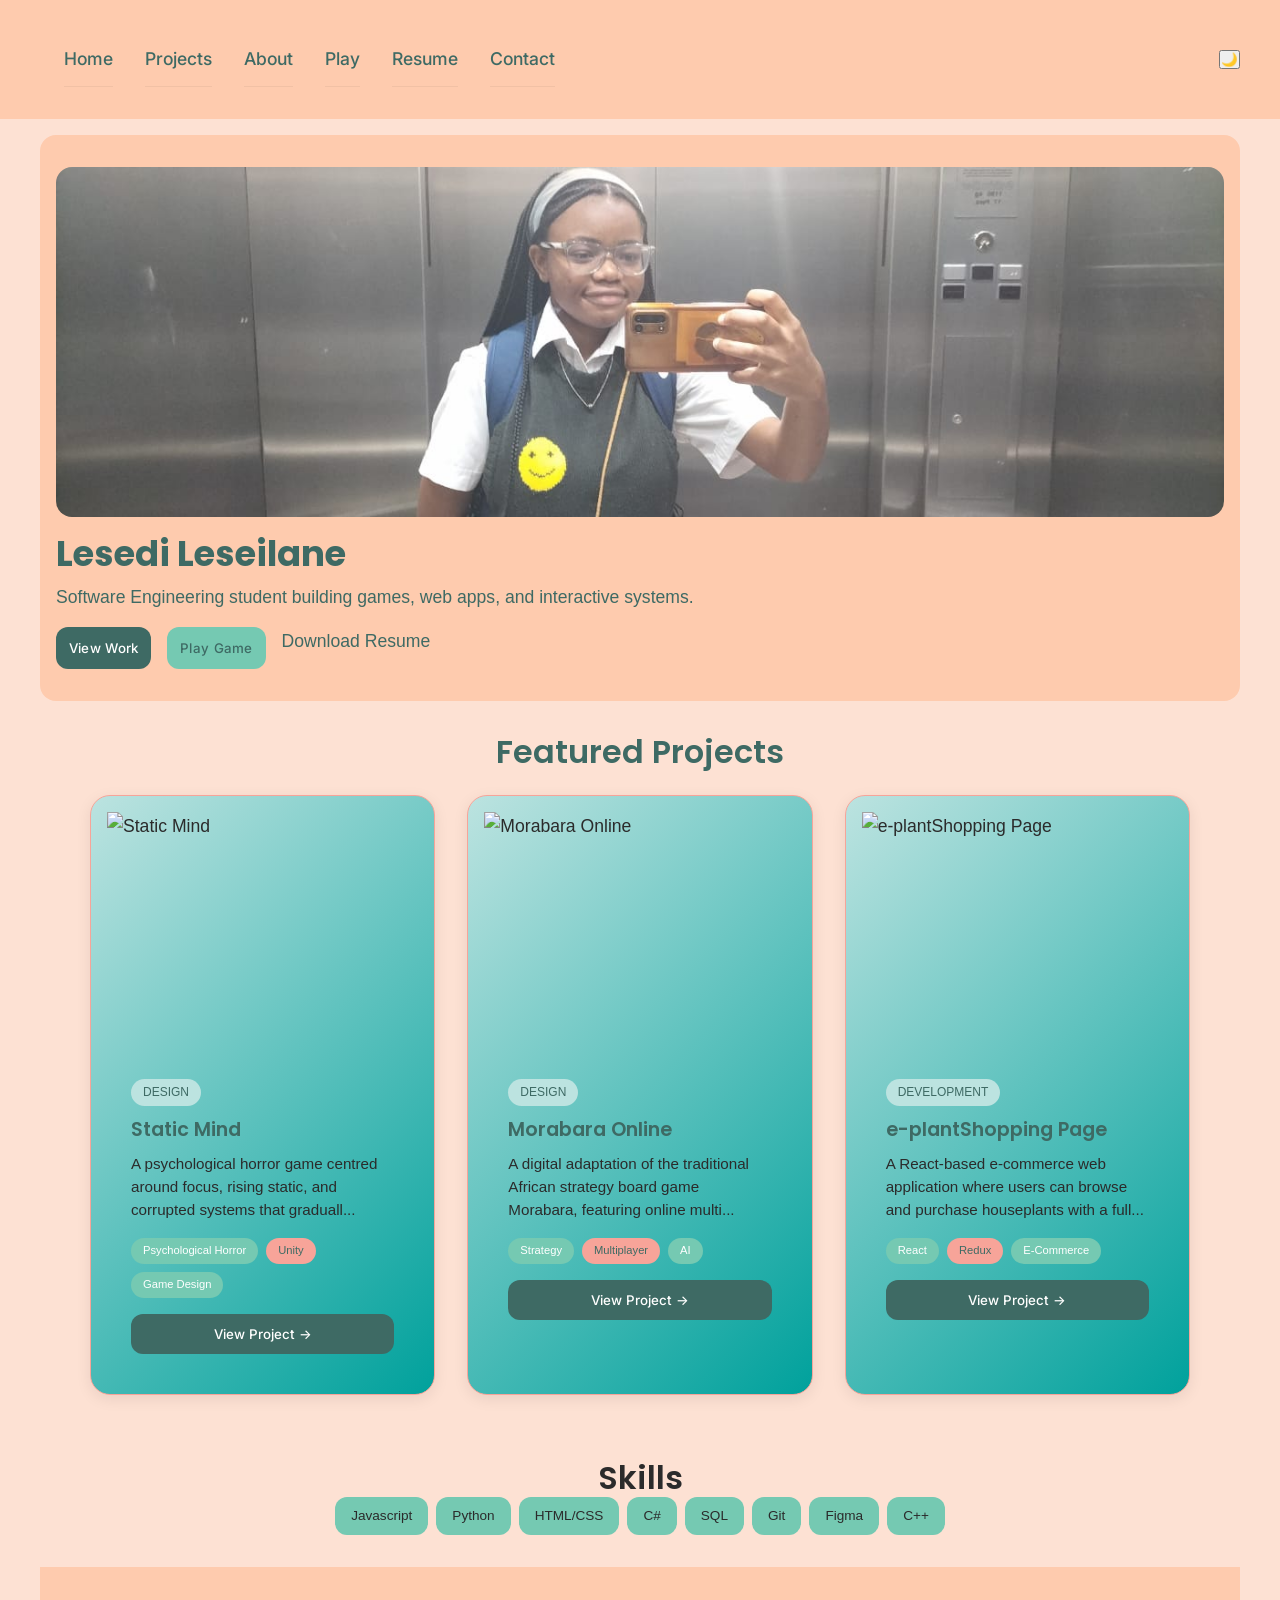
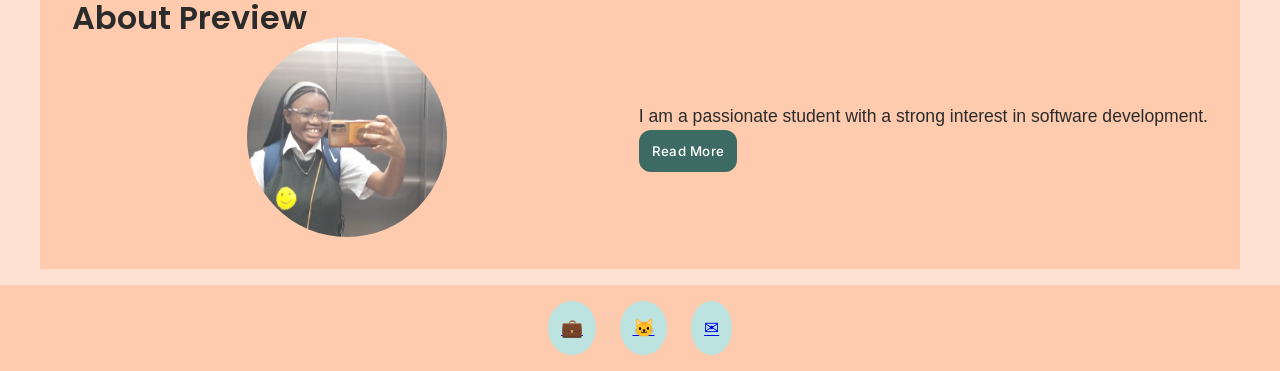
==== commit 6ec3a3be: "added resume and fixed styling" ====
--- a/index.html
+++ b/index.html
@@ -19,6 +19,7 @@
                     <a href="projects.html">Projects</a>
                     <a href="about.html">About</a>
                     <a href="play.html">Play</a>
+                    <a href="resume.pdf" target="_blank" rel="noopener noreferrer">Resume</a>
                     <a href="contact.html">Contact</a>
                 </nav>
                 <button id="theme-toggle" class="theme-toggle" aria-label="Toggle dark mode" aria-pressed="false">🌙</button>
@@ -33,10 +34,11 @@
             <img src="images/about-me.jpeg" alt="Hero image">
         </div>
         <h1>Lesedi Leseilane</h1>
-        <p>Student / Aspiring Software Developer</p>
+        <p>Software Engineering student building games, web apps, and interactive systems.</p>
         <div class="hero-buttons">
             <button class="btn primary">View Work</button>
             <button class="btn secondary">Play Game</button>
+            <a href="resume.pdf" target="_blank" rel="noopener noreferrer" class="resume">Download Resume</a>
         </div>
     </section>
 
--- a/css/style.css
+++ b/css/style.css
@@ -145,6 +145,30 @@
   object-position: center top;
   display: block;
 }
+
+    .resume{
+  color: var(--dark);            
+  text-decoration: none;
+  position: relative;           
+  display: inline-block;
+}
+
+.resume::after {
+  content: '';
+  position: absolute;
+  width: 100%;
+  height: 2px;
+  bottom: -2px;
+  left: 0;
+  background-color: var(--accent);  
+  transform: scaleX(0);        
+  transition: transform 0.25s ease-out;
+}
+
+.resume:hover::after {
+  transform: scaleX(1);       
+}
+
 
 .hero h1 {
   font-size: 2rem;
@@ -829,6 +853,12 @@
   z-index: 2001;
 }
 
+.modal-links{
+  display: flex;
+  gap: 1rem;
+  margin-bottom: 1rem;
+}
+
 @keyframes modalIn {
   from {
     opacity: 0;
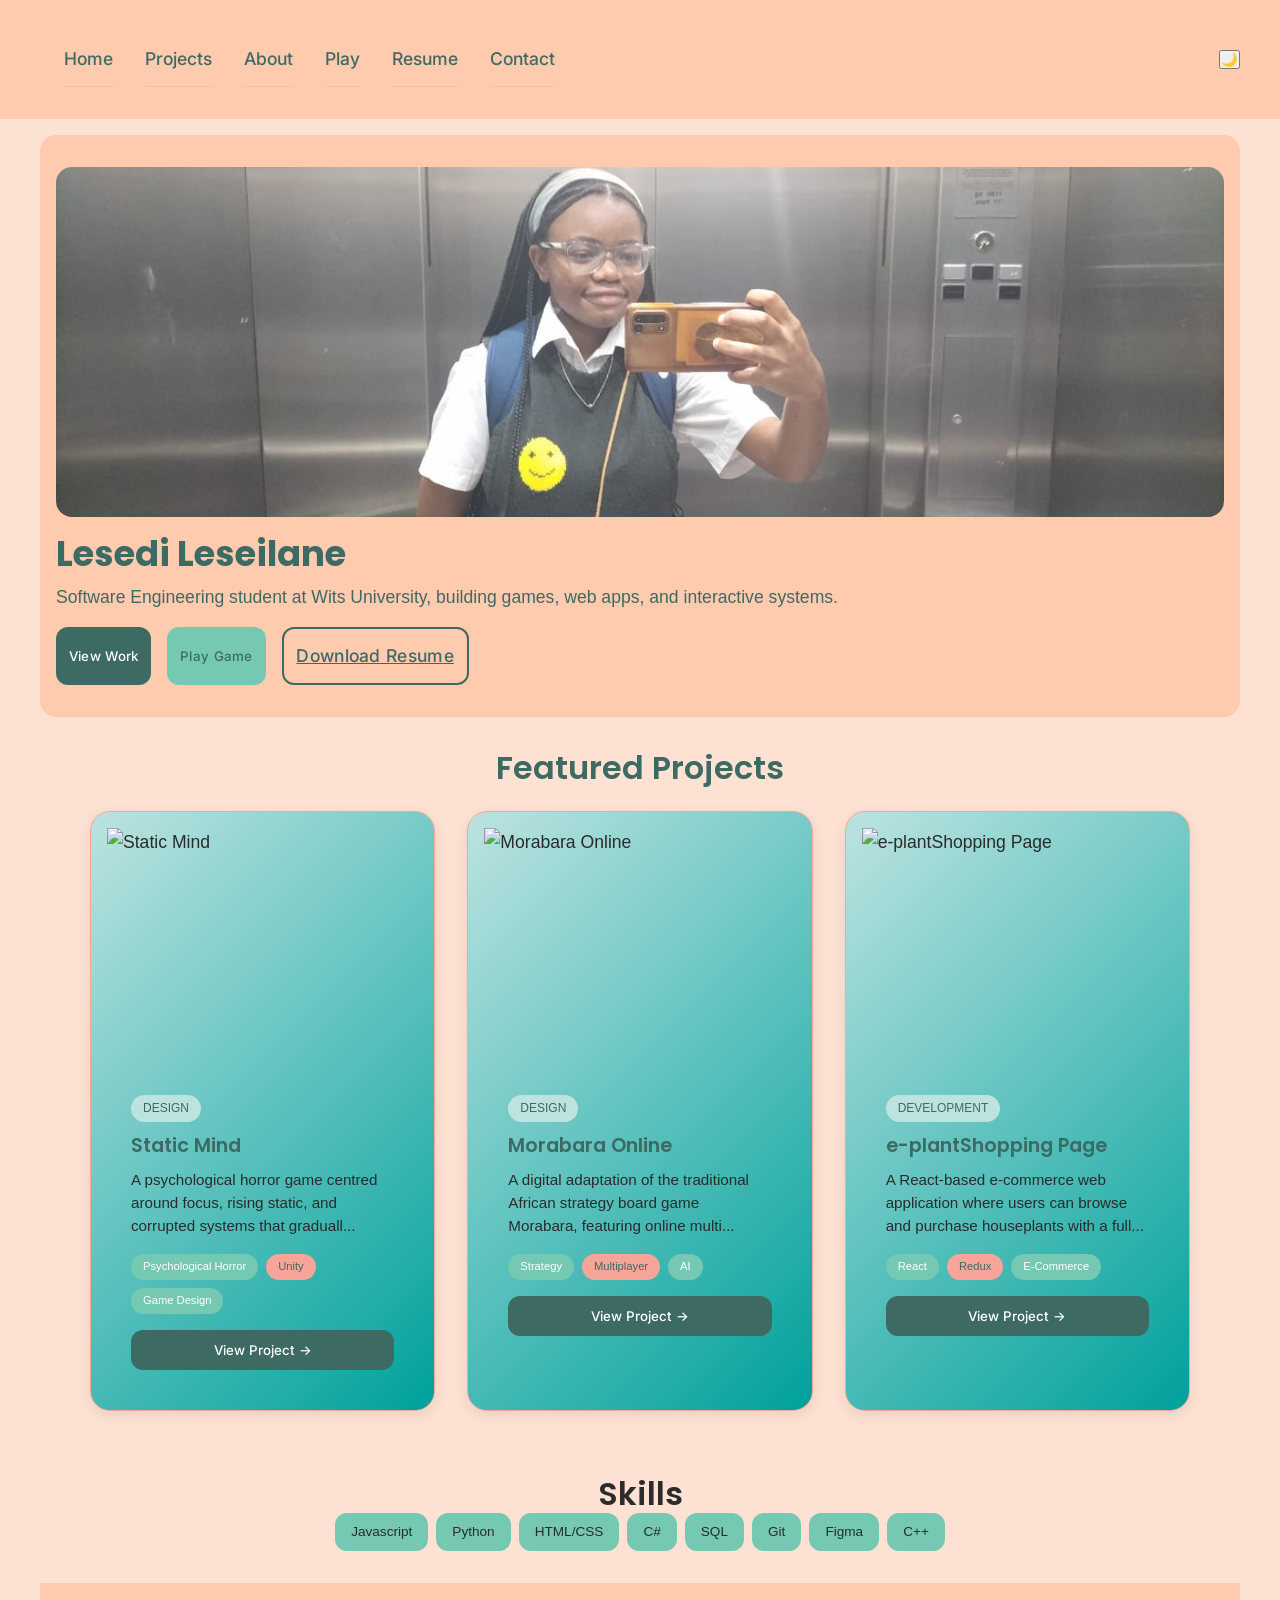
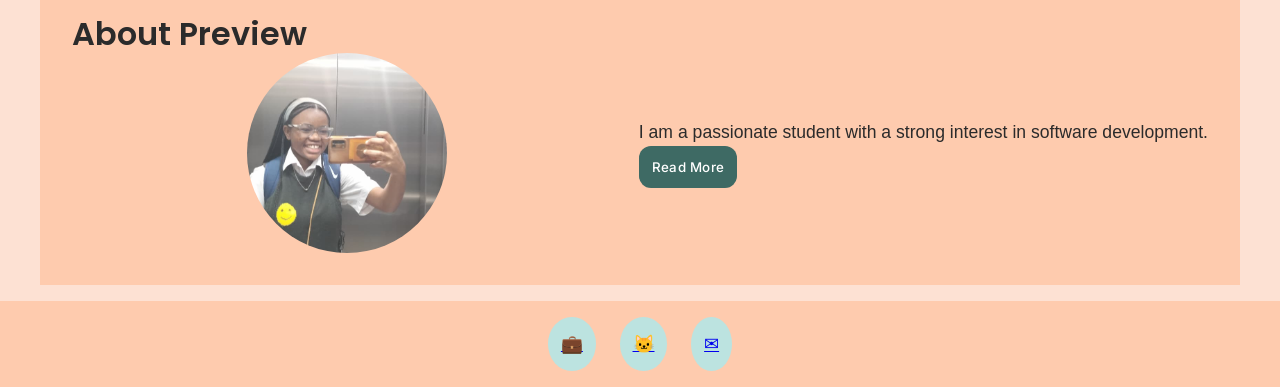
==== commit a37e7911: "adjusted some things" ====
--- a/index.html
+++ b/index.html
@@ -34,11 +34,11 @@
             <img src="images/about-me.jpeg" alt="Hero image">
         </div>
         <h1>Lesedi Leseilane</h1>
-        <p>Software Engineering student building games, web apps, and interactive systems.</p>
+        <p>Software Engineering student at Wits University, building games, web apps, and interactive systems.</p>
         <div class="hero-buttons">
             <button class="btn primary">View Work</button>
             <button class="btn secondary">Play Game</button>
-            <a href="resume.pdf" target="_blank" rel="noopener noreferrer" class="resume">Download Resume</a>
+            <a href="resume.pdf" target="_blank" rel="noopener noreferrer" class="btn outline">Download Resume</a>
         </div>
     </section>
 
--- a/css/style.css
+++ b/css/style.css
@@ -146,30 +146,6 @@
   display: block;
 }
 
-    .resume{
-  color: var(--dark);            
-  text-decoration: none;
-  position: relative;           
-  display: inline-block;
-}
-
-.resume::after {
-  content: '';
-  position: absolute;
-  width: 100%;
-  height: 2px;
-  bottom: -2px;
-  left: 0;
-  background-color: var(--accent);  
-  transform: scaleX(0);        
-  transition: transform 0.25s ease-out;
-}
-
-.resume:hover::after {
-  transform: scaleX(1);       
-}
-
-
 .hero h1 {
   font-size: 2rem;
   margin-bottom: 0.5rem;
@@ -217,6 +193,17 @@
 
 .secondary:hover {
   background: var(--accent-soft);
+}
+
+.outline {
+  background: transparent;
+  color: var(--dark);
+  border: 2px solid var(--dark);
+}
+
+.outline:hover {
+  background: var(--dark);
+  color: var(--text-light);
 }
 
 .projects {
@@ -442,6 +429,22 @@
 .about-cta{
   text-align: center;
   padding: 2rem 1rem;
+}
+
+.about-experience {
+  background: var(--bg-section);
+  padding: 1.5rem;
+  margin: 1rem;
+  border-radius: 16px;
+}
+
+.about-experience h2 {
+  margin-bottom: 0.75rem;
+  color: var(--dark);
+}
+
+.about-experience p {
+  color: var(--text-dark);
 }
 
 .input-error {
@@ -853,12 +856,6 @@
   z-index: 2001;
 }
 
-.modal-links{
-  display: flex;
-  gap: 1rem;
-  margin-bottom: 1rem;
-}
-
 @keyframes modalIn {
   from {
     opacity: 0;
@@ -967,6 +964,19 @@
   display: inline-block;
 }
 
+.modal-links {
+  display: flex;
+  gap: 1rem;
+  margin-bottom: 1.5rem;
+}
+
+.modal-links .btn {
+  flex: 1;
+  text-align: center;
+  text-decoration: none;
+  display: inline-block;
+}
+
 .modal-section {
   margin-bottom: 1.5rem;
 }
@@ -1210,6 +1220,11 @@
     margin: auto;
   }
 
+  .about-experience {
+    max-width: 1100px;
+    margin: 1rem auto;
+  }
+
   .about-intro-image {
     height: 350px;
   }
--- a/css/dark-mode.css
+++ b/css/dark-mode.css
@@ -73,6 +73,17 @@
     background-color: var(--hs-teal);
     color: #14181f;
     border: none;
+}
+
+[data-theme="dark"] .btn.outline {
+    background-color: transparent;
+    color: var(--hs-text);
+    border: 2px solid var(--hs-text);
+}
+
+[data-theme="dark"] .btn.outline:hover {
+    background-color: var(--hs-text);
+    color: var(--hs-bg);
 }
 
 [data-theme="dark"] .btn:hover {
